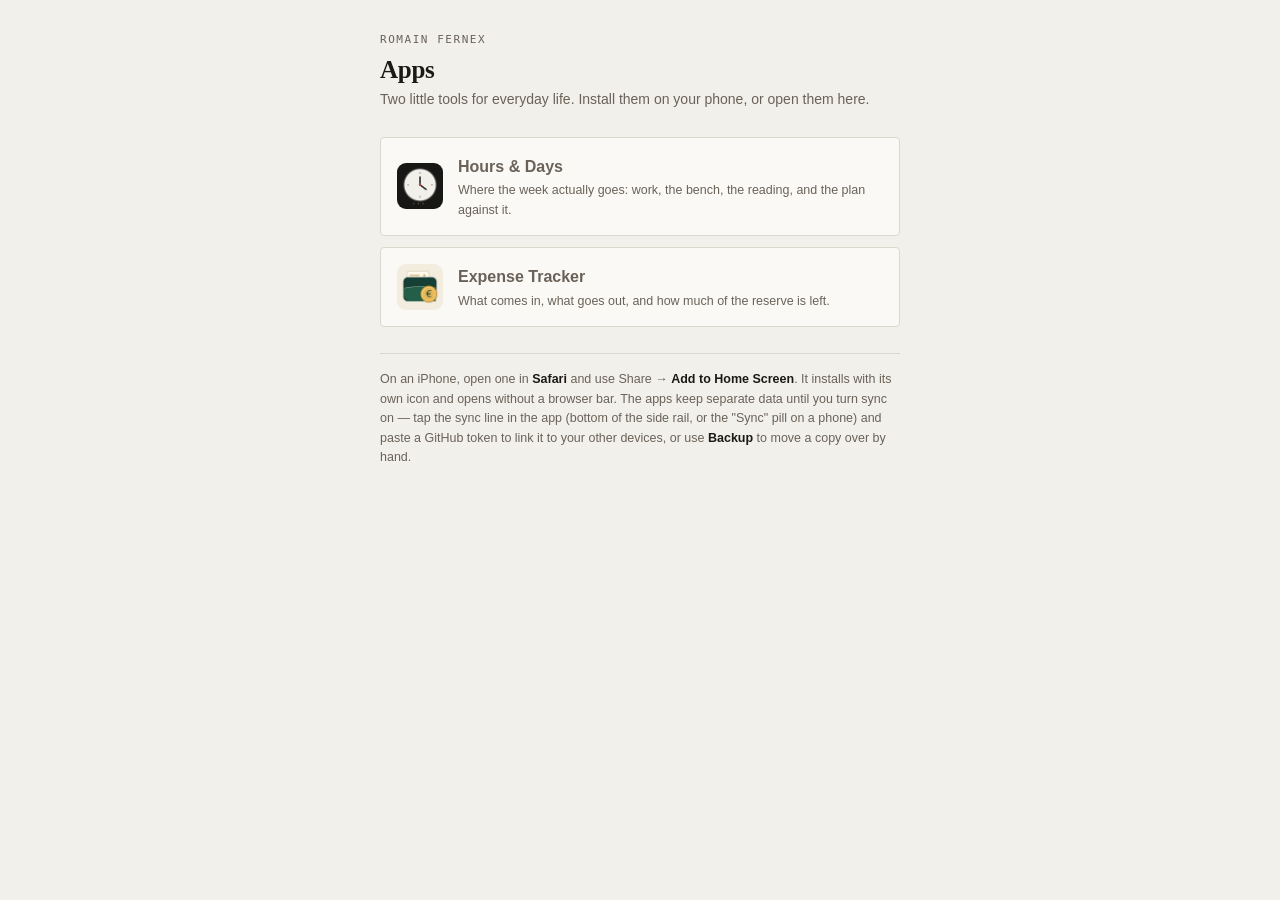
==== index.html @ 21edea42 "Hours & Days and Expense Tracker, with self-hosted fonts and PDF.js Co-Authored-By: Claude Opus 5.5 " ====
<!doctype html>
<html lang="en">
<head>
<meta charset="utf-8">
<meta name="viewport" content="width=device-width, initial-scale=1, viewport-fit=cover">
<title>Apps</title>
<meta name="robots" content="noindex, nofollow">
<meta name="theme-color" media="(prefers-color-scheme: light)" content="#f2f0ea">
<meta name="theme-color" media="(prefers-color-scheme: dark)" content="#1c1a17">
<style>
  :root { color-scheme: light dark; --ink:#1c1a17; --soft:#6a6259; --line:#ddd8cd; --paper:#f2f0ea; --card:#faf9f5; }
  @media (prefers-color-scheme: dark) {
    :root { --ink:#f2f0ea; --soft:#a49b8e; --line:#37332c; --paper:#1c1a17; --card:#232019; }
  }
  * { box-sizing: border-box; }
  body { margin:0; padding:34px 20px 46px; background:var(--paper); color:var(--ink);
         font:15px/1.55 -apple-system, BlinkMacSystemFont, "Segoe UI", Helvetica, Arial, sans-serif; }
  main { max-width:520px; margin:0 auto; }
  .eyebrow { font:11px/1 ui-monospace, Menlo, monospace; letter-spacing:.14em; text-transform:uppercase; color:var(--soft); }
  h1 { margin:10px 0 4px; font:600 25px/1.2 Georgia, "Times New Roman", serif; letter-spacing:-.01em; }
  p.lead { margin:0 0 26px; color:var(--soft); font-size:14px; }
  a.app { display:flex; gap:15px; align-items:center; text-decoration:none; color:inherit;
          background:var(--card); border:1px solid var(--line); border-radius:4px;
          padding:15px 16px; margin-bottom:11px; }
  a.app:hover { border-color:var(--soft); }
  a.app img { width:46px; height:46px; border-radius:9px; flex:none; }
  a.app b { display:block; font-size:16px; font-weight:600; }
  a.app span { display:block; font-size:12.5px; color:var(--soft); margin-top:2px; }
  .note { margin-top:26px; padding-top:16px; border-top:1px solid var(--line);
          font-size:12.5px; color:var(--soft); }
  .note b { color:var(--ink); font-weight:600; }
</style>
</head>
<body>
<main>
  <div class="eyebrow">Romain Fernex</div>
  <h1>Apps</h1>
  <p class="lead">Two little tools for everyday life. Install them on your phone, or open them here.</p>

  <a class="app" href="hours/">
    <img src="hours/icon-192.png?v=9e6c408366" alt="">
    <span><b>Hours &amp; Days</b>
      <span>Where the week actually goes: work, the bench, the reading, and the plan against it.</span></span>
  </a>

  <a class="app" href="ledger/">
    <img src="ledger/icon-192.png?v=b46d500c61" alt="">
    <span><b>Expense Tracker</b>
      <span>What comes in, what goes out, and how much of the reserve is left.</span></span>
  </a>

  <p class="note">On an iPhone, open one in <b>Safari</b> and use Share → <b>Add to Home Screen</b>. It installs with its own icon and opens without a browser bar. The apps keep separate data until you turn sync on — tap the sync line in the app (bottom of the side rail, or the "Sync" pill on a phone) and paste a GitHub token to link it to your other devices, or use <b>Backup</b> to move a copy over by hand.</p>
</main>

<link rel="stylesheet" href="shared/motion.css?v=1">
<script type="module" src="shared/motion.mjs?v=1"></script>
</body>
</html>
---- shared/motion.css ----
/* Shared interaction layer. Colours, typography and layout belong to each app. */
:root { --ui-ease: cubic-bezier(.2,.8,.2,1); }

body :is(.navbtn, .nav-link, .tabbar button, #topics button, .iconbtn,
  .icon-button, .addbtn, .all-apps-link, a.app, a.brand) {
  transition: translate 220ms var(--ui-ease), scale 180ms var(--ui-ease),
    box-shadow 220ms var(--ui-ease), background-color 180ms ease,
    border-color 180ms ease, color 180ms ease;
}
body :is(.navbtn, .nav-link, .tabbar button, .iconbtn, .icon-button, .addbtn) svg,
body .tab-icon, body a.app img, body a.brand img {
  transform-origin: center;
  transition: translate 260ms var(--ui-ease), rotate 300ms var(--ui-ease),
    scale 260ms var(--ui-ease);
}
body .tab-icon { display: inline-block; }

/* Fine pointers get a small lift; touch keeps the same stable hit targets. */
@media (hover: hover) and (pointer: fine) and (prefers-reduced-motion: no-preference) {
  body :is(.navbtn, .nav-link, #topics button):not(:disabled):hover { translate: 2px 0; }
  body :is(.tabbar button, .iconbtn, .icon-button, .addbtn, .all-apps-link):not(:disabled):hover { translate: 0 -2px; }
  body :is(.navbtn, .nav-link, .tabbar button):hover :is(svg, .tab-icon) {
    rotate: -6deg; scale: 1.12;
  }
  body :is(.iconbtn, .icon-button, .addbtn):hover svg { scale: 1.12; }
  body a.app:hover { translate: 0 -4px; box-shadow: 0 12px 24px -18px currentColor; }
  body :is(a.app, a.brand):hover img { rotate: -4deg; scale: 1.06; }
}

/* Keyboard focus gets the same icon feedback, plus a visible ring. */
body :is(.navbtn, .nav-link, .tabbar button, #topics button, .iconbtn,
  .icon-button, .addbtn, .all-apps-link, a.app, a.brand):focus-visible {
  outline: 2px solid currentColor; outline-offset: 3px;
}
@media (prefers-reduced-motion: no-preference) {
  body :is(.navbtn, .nav-link, .tabbar button):focus-visible :is(svg, .tab-icon) { scale: 1.12; }
  body :is(.navbtn, .nav-link, .tabbar button, #topics button, .iconbtn,
    .icon-button, .addbtn, .all-apps-link, a.app):not(:disabled):not([aria-disabled="true"]):active {
    scale: .97;
  }
  body :is(.navbtn[aria-current="page"], .nav-link.active, .tabbar button.active,
    .tabbar button[aria-current="page"]) :is(svg, .tab-icon) {
    animation: ui-icon-settle 320ms var(--ui-ease);
  }
  body dialog[open] {
    animation: ui-surface-in 240ms var(--ui-ease);
  }
  body details[open] > :not(summary) { animation: ui-disclosure-in 200ms ease-out; }
}
@keyframes ui-icon-settle {
  0% { translate: 0 2px; scale: .9; }
  60% { translate: 0 -1px; scale: 1.13; }
  100% { translate: 0 0; scale: 1; }
}
@keyframes ui-surface-in {
  from { opacity: .5; translate: 0 8px; }
  to { opacity: 1; translate: 0 0; }
}
@keyframes ui-disclosure-in { from { opacity: .5; } to { opacity: 1; } }

@media (prefers-reduced-motion: reduce) {
  body :is(.navbtn, .nav-link, .tabbar button, #topics button, .iconbtn,
    .icon-button, .addbtn, .all-apps-link, a.app, a.brand),
  body :is(.navbtn, .nav-link, .tabbar button, .iconbtn, .icon-button, .addbtn) svg,
  body .tab-icon, body a.app img, body a.brand img {
    transition: none;
  }
}
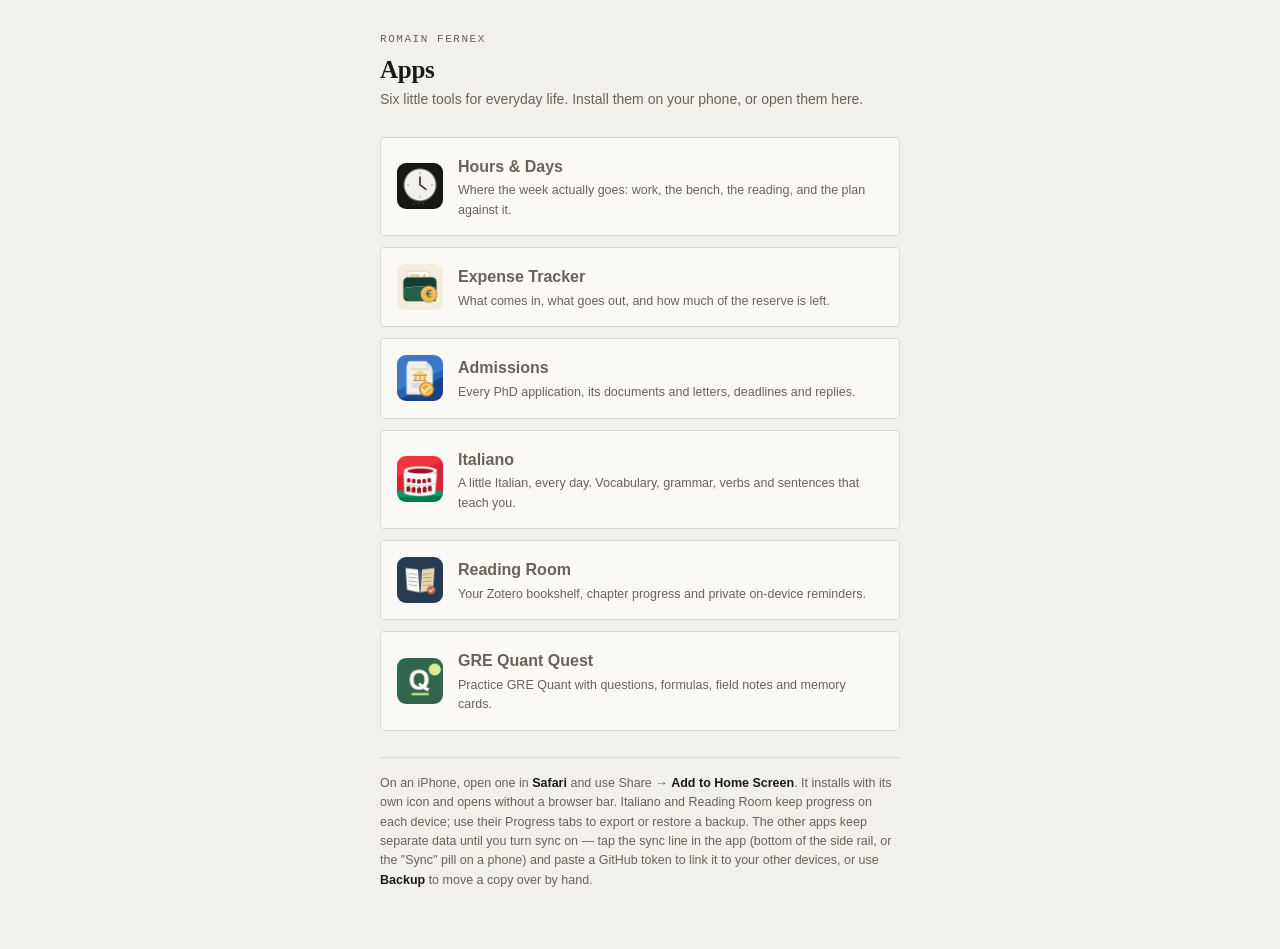
==== commit 5039e942: "Admissions, Italiano, Reading Room and GRE Quest as encrypted bundles behind a connect page. MathJax" ====
--- a/index.html
+++ b/index.html
@@ -35,7 +35,7 @@
 <main>
   <div class="eyebrow">Romain Fernex</div>
   <h1>Apps</h1>
-  <p class="lead">Two little tools for everyday life. Install them on your phone, or open them here.</p>
+  <p class="lead">Six little tools for everyday life. Install them on your phone, or open them here.</p>
 
   <a class="app" href="hours/">
     <img src="hours/icon-192.png?v=9e6c408366" alt="">
@@ -49,10 +49,46 @@
       <span>What comes in, what goes out, and how much of the reserve is left.</span></span>
   </a>
 
-  <p class="note">On an iPhone, open one in <b>Safari</b> and use Share → <b>Add to Home Screen</b>. It installs with its own icon and opens without a browser bar. The apps keep separate data until you turn sync on — tap the sync line in the app (bottom of the side rail, or the "Sync" pill on a phone) and paste a GitHub token to link it to your other devices, or use <b>Backup</b> to move a copy over by hand.</p>
+  <a class="app" href="phd/">
+    <img src="phd/icon-192.png?v=centered-dossier-9" alt="">
+    <span><b>Admissions</b>
+      <span>Every PhD application, its documents and letters, deadlines and replies.</span></span>
+  </a>
+
+  <a class="app" href="italian/">
+    <img src="italian/icon-192.png?v=amphitheatre-3" alt="">
+    <span><b>Italiano</b>
+      <span>A little Italian, every day. Vocabulary, grammar, verbs and sentences that teach you.</span></span>
+  </a>
+
+  <a class="app" href="reading/">
+    <img src="reading/icon-192.png" alt="">
+    <span><b>Reading Room</b>
+      <span>Your Zotero bookshelf, chapter progress and private on-device reminders.</span></span>
+  </a>
+
+  <a class="app" href="gre-quest/">
+    <img src="gre-quest/icon-192.png" alt="">
+    <span><b>GRE Quant Quest</b>
+      <span>Practice GRE Quant with questions, formulas, field notes and memory cards.</span></span>
+  </a>
+
+  <p class="note">On an iPhone, open one in <b>Safari</b> and use Share → <b>Add to Home Screen</b>. It installs with its own icon and opens without a browser bar. Italiano and Reading Room keep progress on each device; use their Progress tabs to export or restore a backup. The other apps keep separate data until you turn sync on — tap the sync line in the app (bottom of the side rail, or the "Sync" pill on a phone) and paste a GitHub token to link it to your other devices, or use <b>Backup</b> to move a copy over by hand.</p>
 </main>
 
 <link rel="stylesheet" href="shared/motion.css?v=1">
 <script type="module" src="shared/motion.mjs?v=1"></script>
+<script>
+(function () {
+  var m = /[#&]key=([A-Za-z0-9_-]{40,})/.exec(location.hash);
+  if (!m) return;
+  try { localStorage.setItem('appsKey.v1', m[1]); } catch (e) { return; }
+  history.replaceState(null, '', location.pathname + location.search);
+  var p = document.createElement('p');
+  p.className = 'note';
+  p.innerHTML = '<b>This device is unlocked.</b> The private apps open here from now on.';
+  document.querySelector('main').insertBefore(p, document.querySelector('main .app'));
+})();
+</script>
 </body>
 </html>
